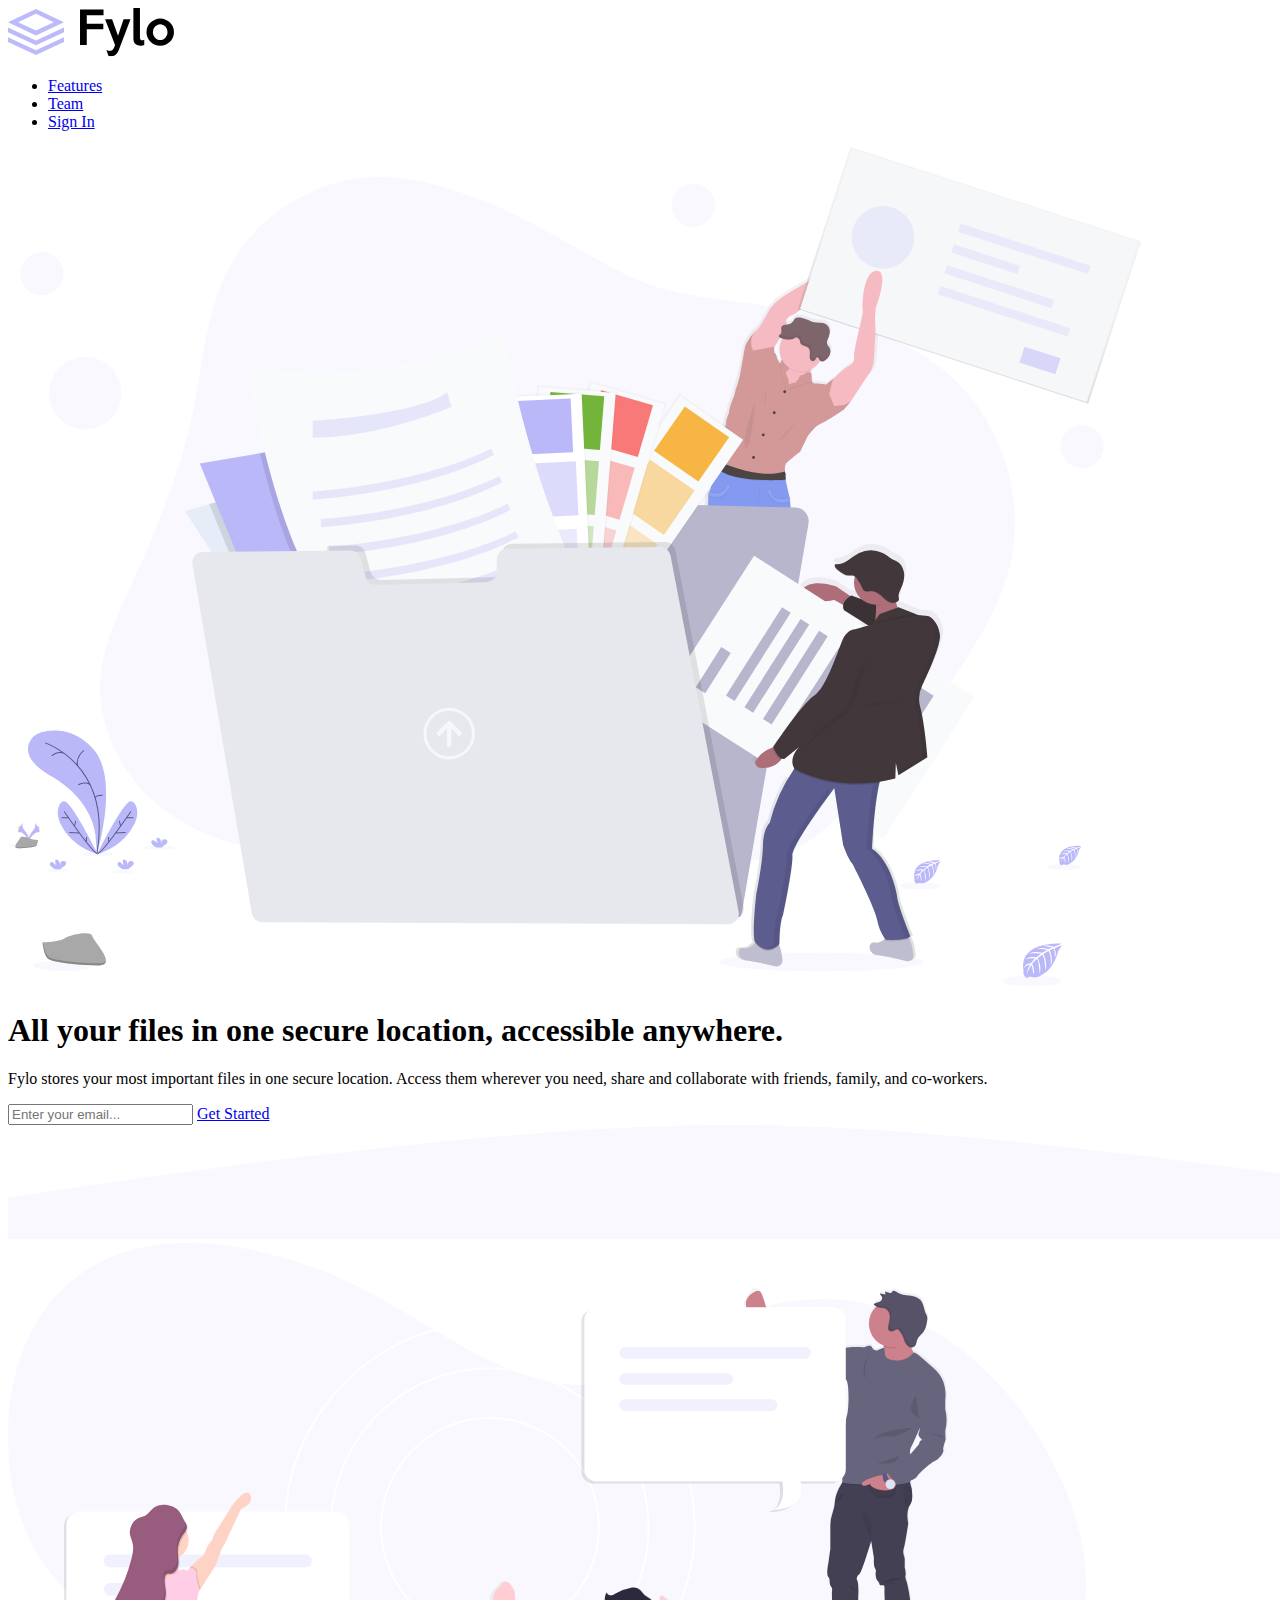
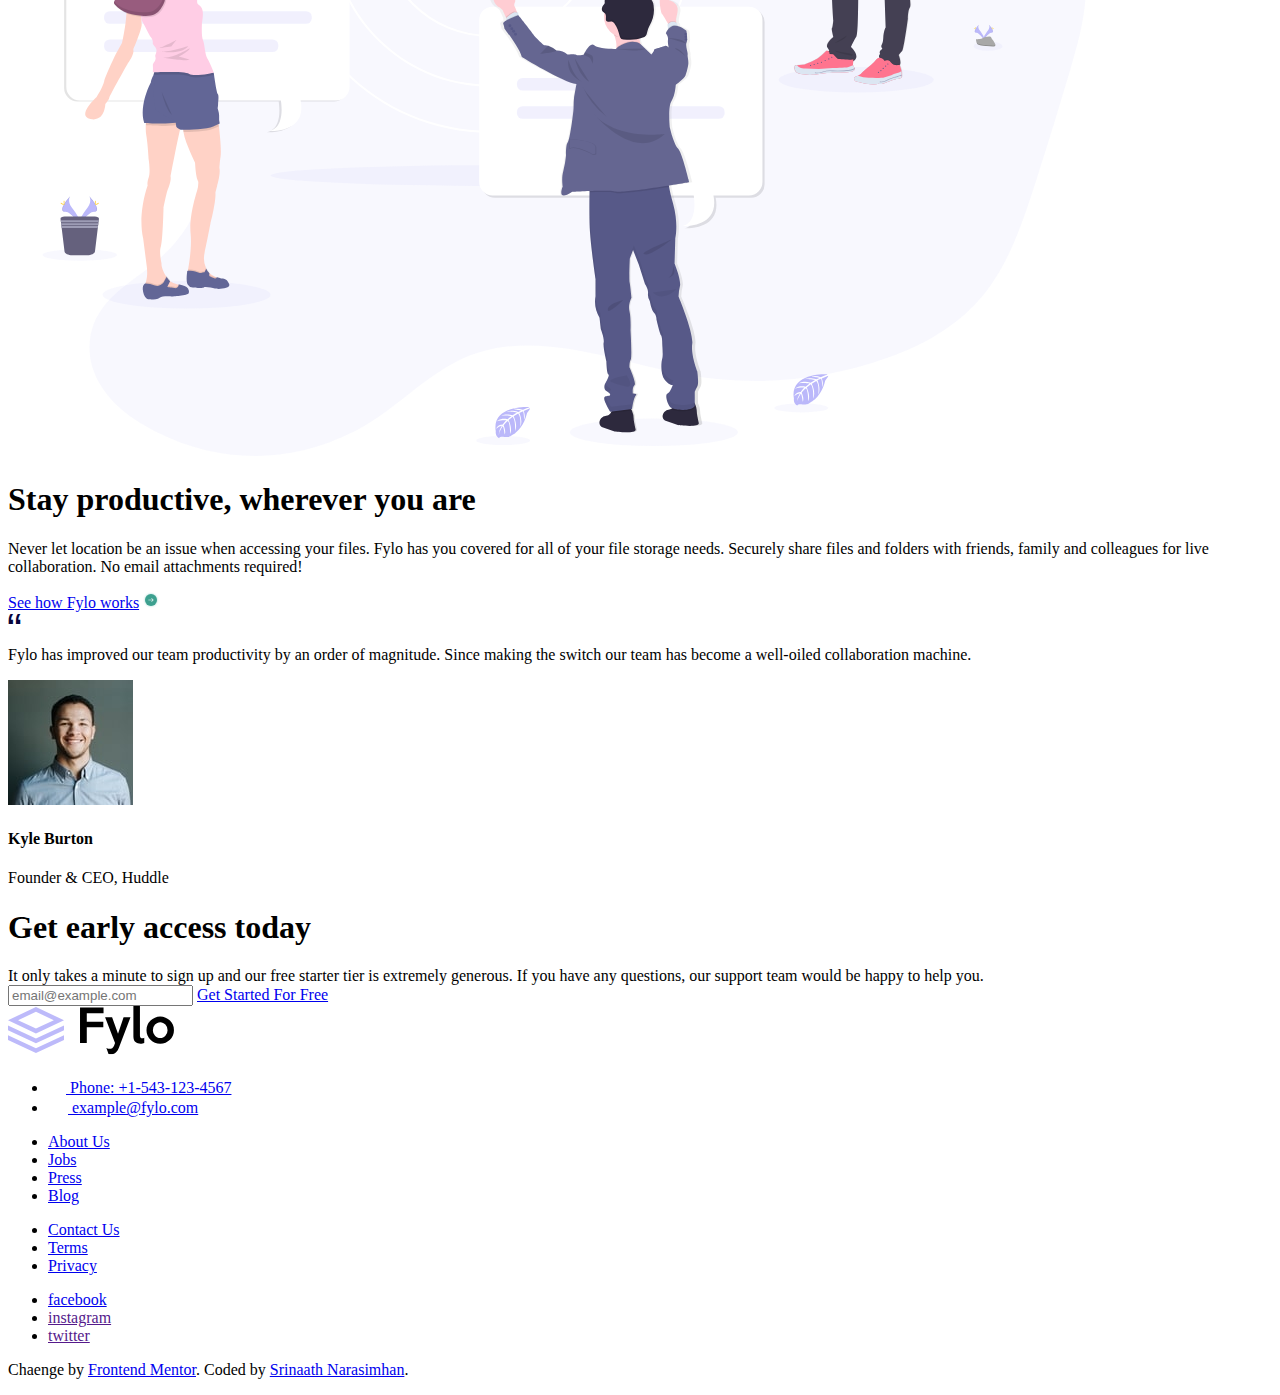
==== Fylo/index-me.html @ 93480548 "Add files via upload" ====
<!DOCTYPE html>
<html lang="en">
<head>
  <meta charset="UTF-8">
  <meta name="viewport" content="width=device-width, initial-scale=1.0"> <!-- displays site properly based on user's device -->
  <link rel="stylesheet" href="style.css">
  
  <link rel="icon" type="image/png" sizes="32x32" href="./images/favicon-32x32.png">
  <link rel="shortcut icon" href="favicon.ico" type="image/x-icon">
  
  <title>Frontend Mentor | Fylo landing page with two column layout</title>

  <!-- Feel free to remove these styles or customise in your own stylesheet 👍 -->
  
</head>
<body >
  <header>
    
      <img src="images/logo.svg" alt="">
      <ul >
        <li><a href="#">Features</a></li>
        <li><a href="#">Team</a></li>
        <li><a href="#">Sign In</a></li>
        </ul>
    
  </header>
   

  <div class='all-sections'>
    <div class='first-section'>
      <img src="images/illustration-1.svg" alt=""  class='illustrations1'>
      <div>
        <div class="first-para">
          <h1>
            All your files in one secure location, accessible anywhere.
          </h1>
        </div>

        <div class='first-para'>
          <p>
            Fylo stores your most important files in one secure location. 
            Access them wherever you need, share and collaborate with friends, 
            family, and co-workers.
          </p>
        </div>
        <div id='mail-but'> 
          <input type="email" name="mail-search" id="top-mail" placeholder="Enter your email...">
          <a href='#'  class='first btn'>Get Started</a>
        </div>
       
        

      </div>
      
      
      
    </div>




    <section>
      <img src="images/bg-curve-desktop.svg" alt="" >
      <div class='second-section'>
        <img src="images/illustration-2.svg" alt="" class='illustrations2'>
  
        <div class="second-para">
          <h1> Stay productive, wherever you are</h1>
  
  
          <div>
              <p>
                Never let location be an issue when accessing your files. Fylo has you 
                covered for all of your file storage needs.
        
                Securely share files and folders with friends, family and colleagues for 
                live collaboration. No email attachments required!
              </p>
          </div>
  
          <div> 
            <!-- to change the color of the link-->
            <a href="#" class='fylo-working'>See how Fylo works</a>
            <img src="images/icon-arrow.svg" alt="">
          </div>
  
          <div id="avatarandpos">
              <img src="images/icon-quotes.svg" alt="">
              <p>
                Fylo has improved our team productivity by an order of magnitude. Since 
                making the switch our team has become a well-oiled collaboration machine.
              </p>
            
            <img src="images/avatar-testimonial.jpg" alt="" class='avatar'>
            <h4> Kyle Burton</h4><span>Founder & CEO, Huddle<span>
          </div>
        </div>
  
  
  
      </div>
    </div>
  </div>


  
  <div class='footer'>
    <div class="top-sec-footer">
      <div class='early-footer-searchbar'>
        <div class="efs-txtarea">
          <h1> 
            Get early access today
          </h1>
    
          It only takes a minute to sign up and our free starter tier is extremely generous. 
          If you have any questions, our support team would be happy to help you.
          
        </div>
        <div class="input-area" id='mail-but'>
          <input type="email" name="" id="down-email" placeholder="email@example.com">
          
          <a href='#'   class="second btn">Get Started For Free</a>

        </div>
        
    
      </div>
    </div>
    
    


    <div class="bottom-sec-footer">
      <div class='main-footer'>
        <img src="images/logo.svg" alt="">
        <div class="li-ele">
        <ul>
          <li><a href="#" class="footerlinks"><img src="images/icon-phone.svg" alt=""> Phone: +1-543-123-4567</a></li>
          <li> <a href="#" class="footerlinks"> <img src="images/icon-email.svg"> example@fylo.com</a></li>
        </ul>
        
        <ul>
          <li><a href="#" class="footerlinks">About Us</a></li>
          <li><a href="#" class="footerlinks">Jobs</a></li>
          <li><a href="#" class="footerlinks">Press</a></li>
          <li><a href="#" class="footerlinks">Blog</a></li>
        </ul>

        <ul>
          <li><a href="#" class="footerlinks">Contact Us</a></li>
          <li> <a href="#" class="footerlinks">Terms</a></li>
          <li><a href="#" class="footerlinks">Privacy</a></li>

        </ul>
        <ul class="sm-icons">
          <li>
            <a href="#" class="footerlinks">facebook</i></a></li>
          <li><a href="" class="footerlinks">instagram</a></li>
          <li><a href="" class="footerlinks">twitter</a></li>
          
        </ul>
        
        
        </div>

      </div>
   
    </div>
 
  </div>
  
   

  <footer>
    <p class="attribution">
      Chaenge by <a href="https://www.frontendmentor.io?ref=challenge" target="_blank">Frontend Mentor</a>. 
      Coded by <a href="#">Srinaath Narasimhan</a>.
    </p>
  </footer>
</body>
</html>
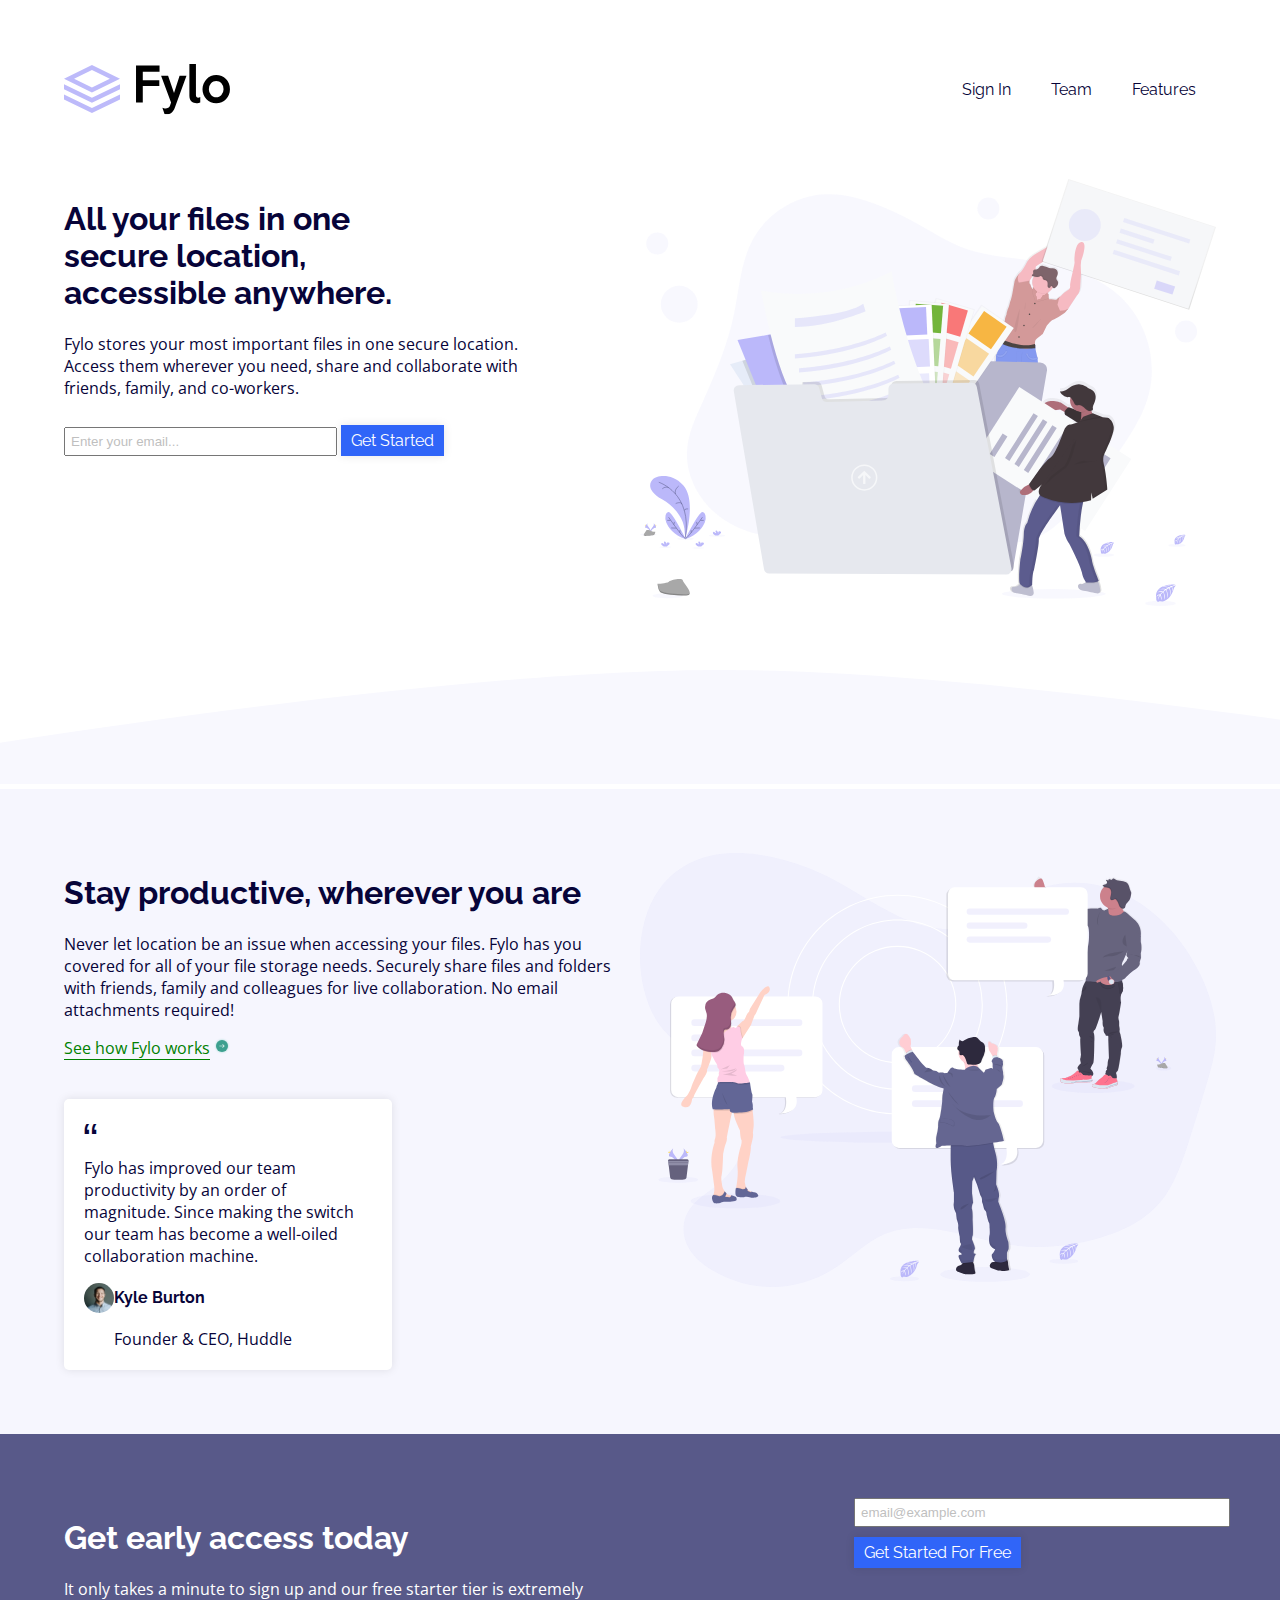
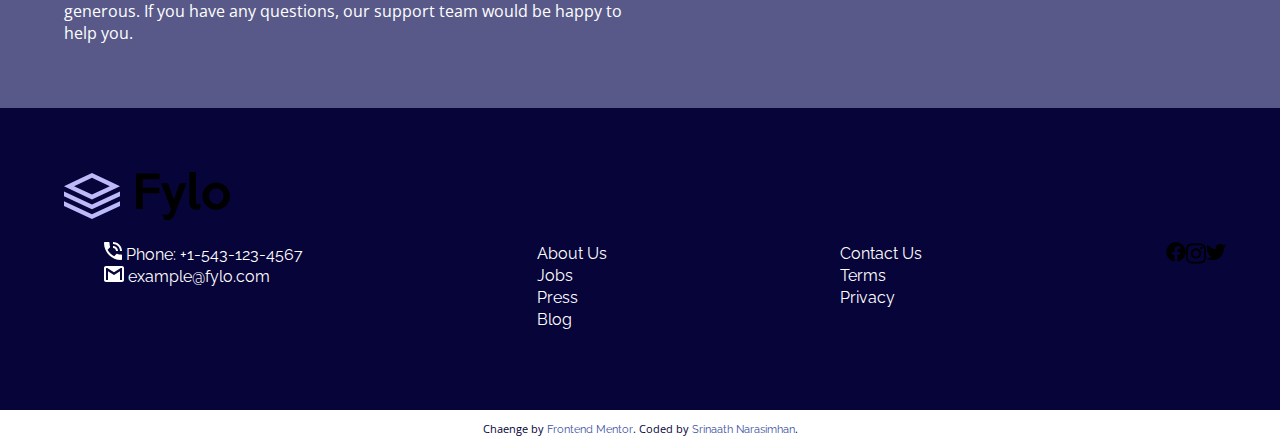
==== commit 7c05a938: "Update index-me.html" ====
--- a/Fylo/index-me.html
+++ b/Fylo/index-me.html
@@ -153,10 +153,9 @@
 
         </ul>
         <ul class="sm-icons">
-          <li>
-            <a href="#" class="footerlinks">facebook</i></a></li>
-          <li><a href="" class="footerlinks">instagram</a></li>
-          <li><a href="" class="footerlinks">twitter</a></li>
+          <li><a href="#" class="footerlinks"><img src="images/New folder (3)/facebook.svg" alt="facebook"></a></li>
+          <li><a href="#" class="footerlinks"><img src="images/New folder (3)/instagram.svg" alt="instagram"></a></li>
+          <li><a href="#" class="footerlinks"><img src="images/New folder (3)/twitter.svg" alt="twitter"></a></li>
           
         </ul>
         
@@ -178,4 +177,4 @@
     </p>
   </footer>
 </body>
-</html>+</html>
--- a/Fylo/style.css
+++ b/Fylo/style.css
@@ -0,0 +1,256 @@
+ 
+@import url('https://fonts.googleapis.com/css2?family=Open+Sans&display=swap');
+@import url('https://fonts.googleapis.com/css2?family=Raleway:wght@400;700&display=swap');
+
+    .attribution { font-size: 11px; text-align: center; }
+    .attribution a { color: hsl(228, 45%, 44%); }
+    
+/*
+    header img{
+      float:left;
+    }
+*/
+
+.sm-icons{
+  display: flex;
+}
+.sm-icons a{
+  margin: 0px 10px;
+}
+
+body{
+  font-weight: 400;
+  font-family: 'Open Sans', sans-serif;
+  color: hsl(243, 87%, 12%);
+  margin: 0%;
+}
+header{
+  display: flex;
+  justify-content:space-between;
+}
+header li{
+      float:right;
+      list-style: none;
+      padding: 0px 20px;
+      
+}
+
+.first-section h1,.first-para{
+  width: 80%;
+}
+    
+    
+
+    .first-section{
+      
+      display: flex;
+      flex-direction: row-reverse;
+      justify-content: space-between;
+      
+    }
+    .illustrations1,.illustrations2 {
+      height:50%;
+      width: 50%;
+      
+    }    
+
+    #avatarandpos{
+      
+      background-color: white;
+      border-radius: 5px;
+      box-shadow: 0px 0px 10px rgba(0,0,0,0.1); 
+      padding: 20px;
+      width: 50%;
+      margin-top: 40px;
+
+    }
+    #avatarandpos span{
+      padding-left: 30px;
+}
+
+    a{
+      text-decoration: none;
+      color: hsl(243, 87%, 12%);
+    }
+    .avatar {
+      height: 30px;
+      width: 30px;
+      border-radius: 50%;
+      float: left;
+      
+  }
+  .main-footer,.early-footer-searchbar{
+    padding: 5%;
+  }
+  .top-sec-footer {
+    background-color:hsl(238, 22%, 44%);
+    
+  }
+  .bottom-sec-footer{
+    background-color: hsl(243, 87%, 12%);
+    color:white;
+  }
+  .main-footer li{
+    list-style: none;
+  }
+
+  .li-ele{
+    display: flex;
+    justify-content: space-between;
+  }
+
+  .footerlinks{
+    color: white;
+  }
+  
+  input::placeholder{
+    color: hsl(0,0%,75%);
+  }
+  .btn{
+    background-color: hsl(224, 93%, 58%);
+    display:inline-block;
+    box-shadow: 0px 0px 10px rgba(0,0,0,0.1); 
+    color: white;
+    text-align: center;
+    padding: 6px 10px;
+    margin-top: 10px;   
+    
+  }
+  .efs-txtarea{
+    width:50%;
+    color: white;
+  }
+  .fylo-working{
+      font-family: 'Open Sans', sans-serif;
+      color: green;
+      text-decoration: underline;
+      text-underline-offset: 5px;
+  }
+  
+  .all-sections .first-section,header{
+    margin: 5%;
+  }
+  .all-sections .second-section{
+    padding: 5%;
+  }
+  h1,h4,header,a{
+    font-family:'Raleway', sans-serif;;
+  }
+  .early-footer-searchbar{
+    display: flex;
+    justify-content: space-between;
+    
+  }
+  .second-section{
+    display: flex;
+    flex-direction: row-reverse;
+    justify-content: space-between;
+    background-color: hsl(240, 75%, 98%);
+    margin: 0%; 
+  }
+  .first-section input{
+    padding: 5px 5px 5px 5px;
+    margin-bottom: 10px;
+    width: 45%;
+  }
+     
+          
+    
+    .input-area input{
+      width: 100%;
+      padding: 5px 5px 5px 5px;
+      
+      
+    }
+  
+    
+
+   
+
+    
+    
+
+    @media(max-width:600px){
+      
+  
+  
+      .first-section{
+          display: flex;
+          flex-direction: column;
+          margin:auto;
+      }
+      .first-section h1{
+          font-size:1em;
+      }
+      .second-section{
+          display: flex;
+          flex-direction: column;
+      }
+      .early-footer-searchbar{
+          display: flex;
+          flex-direction: column;
+      }
+  
+      .li-ele{
+          display: flex;
+          flex-direction: column;
+      }
+  
+      body{
+          text-align: center;
+          margin:0%;
+      }
+      header li{
+          padding: 0px 5px;
+      }
+  
+      
+      .illustrations1,.illustrations2{
+          width: 100%;
+          height: 100%;
+      }
+      input::placeholder{
+        color: hsl(0,0%,75%);
+      }
+  
+      #avatarandpos{
+          width: 80%;
+          text-align: left;
+          margin:40px;
+          
+  
+      }
+      .all-sections,header{
+          margin:2.5%
+      }
+      .main-footer,.early-footer-searchbar{
+          padding: 2.5%;
+      }
+      .efs-txtarea{
+          width: 100%;
+      }
+      #mail-but{
+        display: flex;
+        flex-direction: column;
+        align-items: center;
+        
+
+      }
+      #mail-but input{
+        width: 50%;
+        margin-top: 20px;
+      }
+      .btn{
+        width: 50%;
+      }
+      .first-para{
+        padding-left: 30px;
+      }
+      
+      
+      .sm-icons{
+        justify-content: center;
+      }
+
+
+    }
